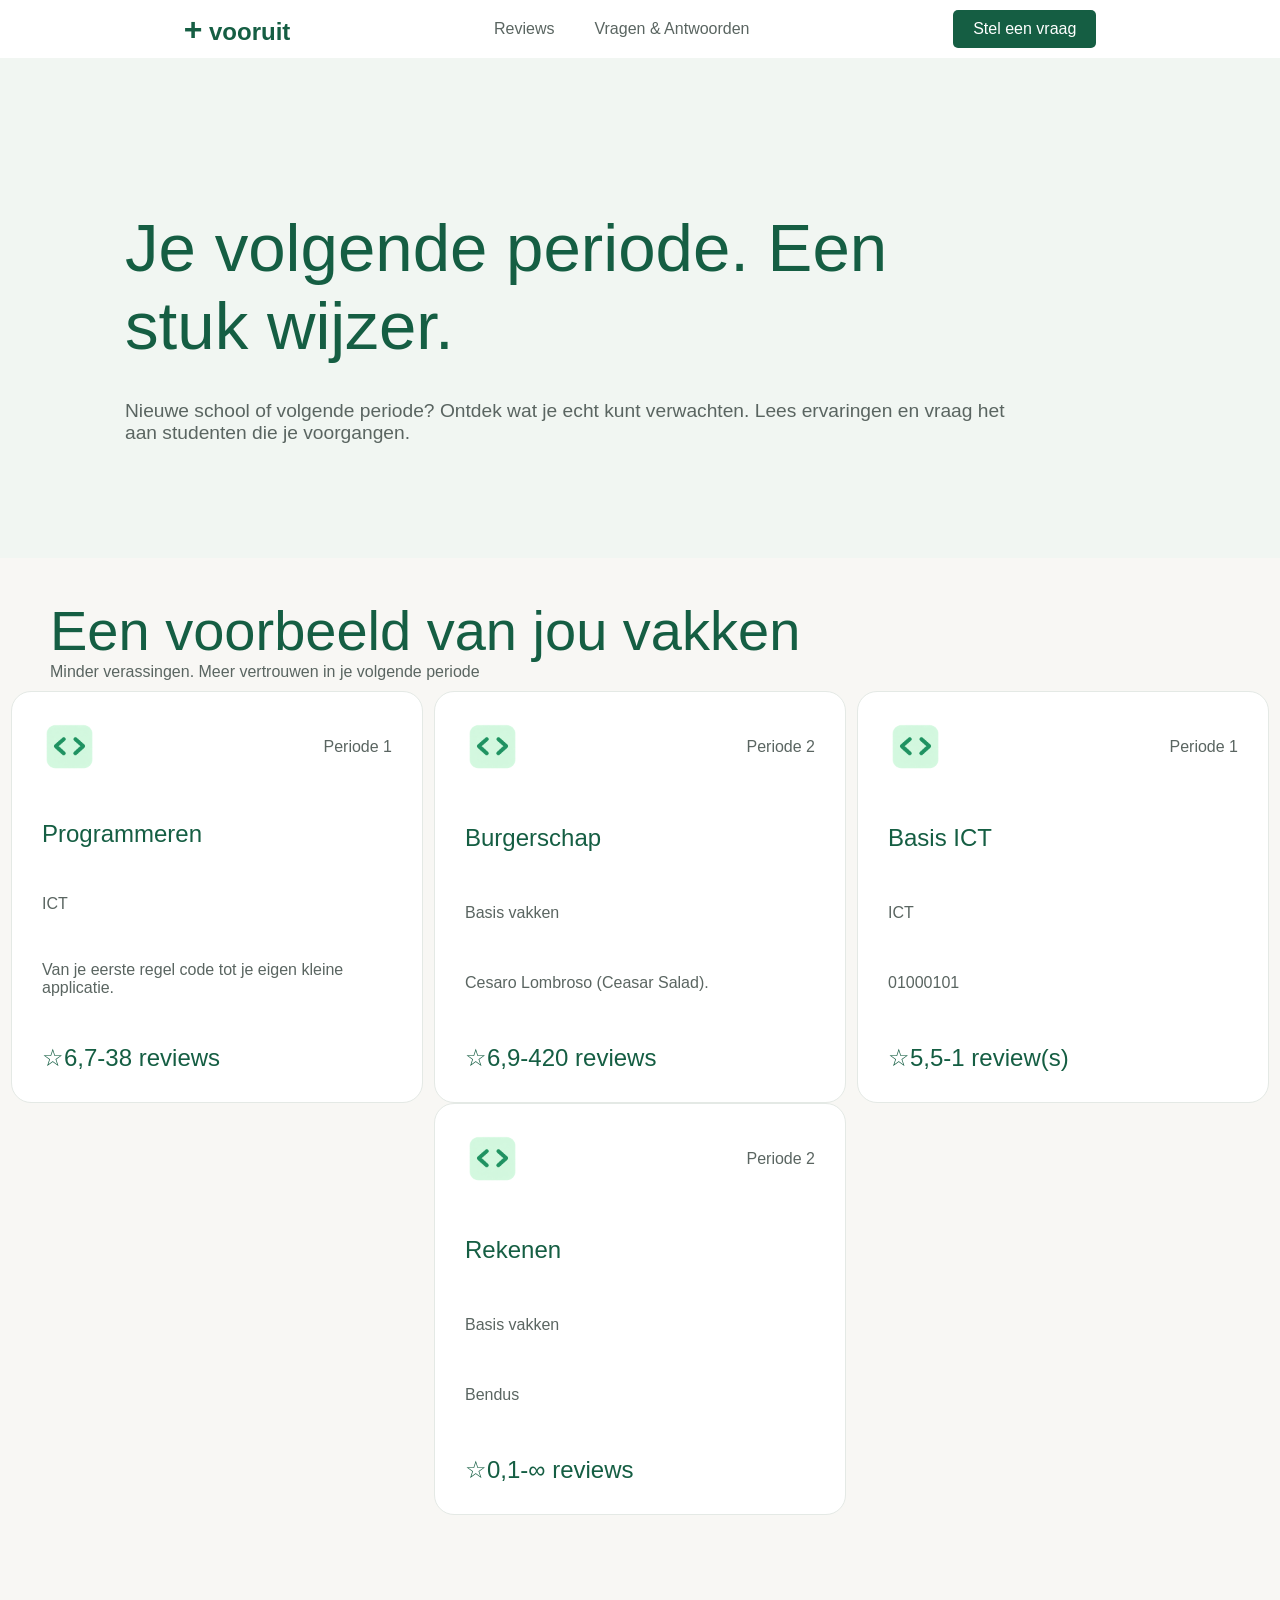
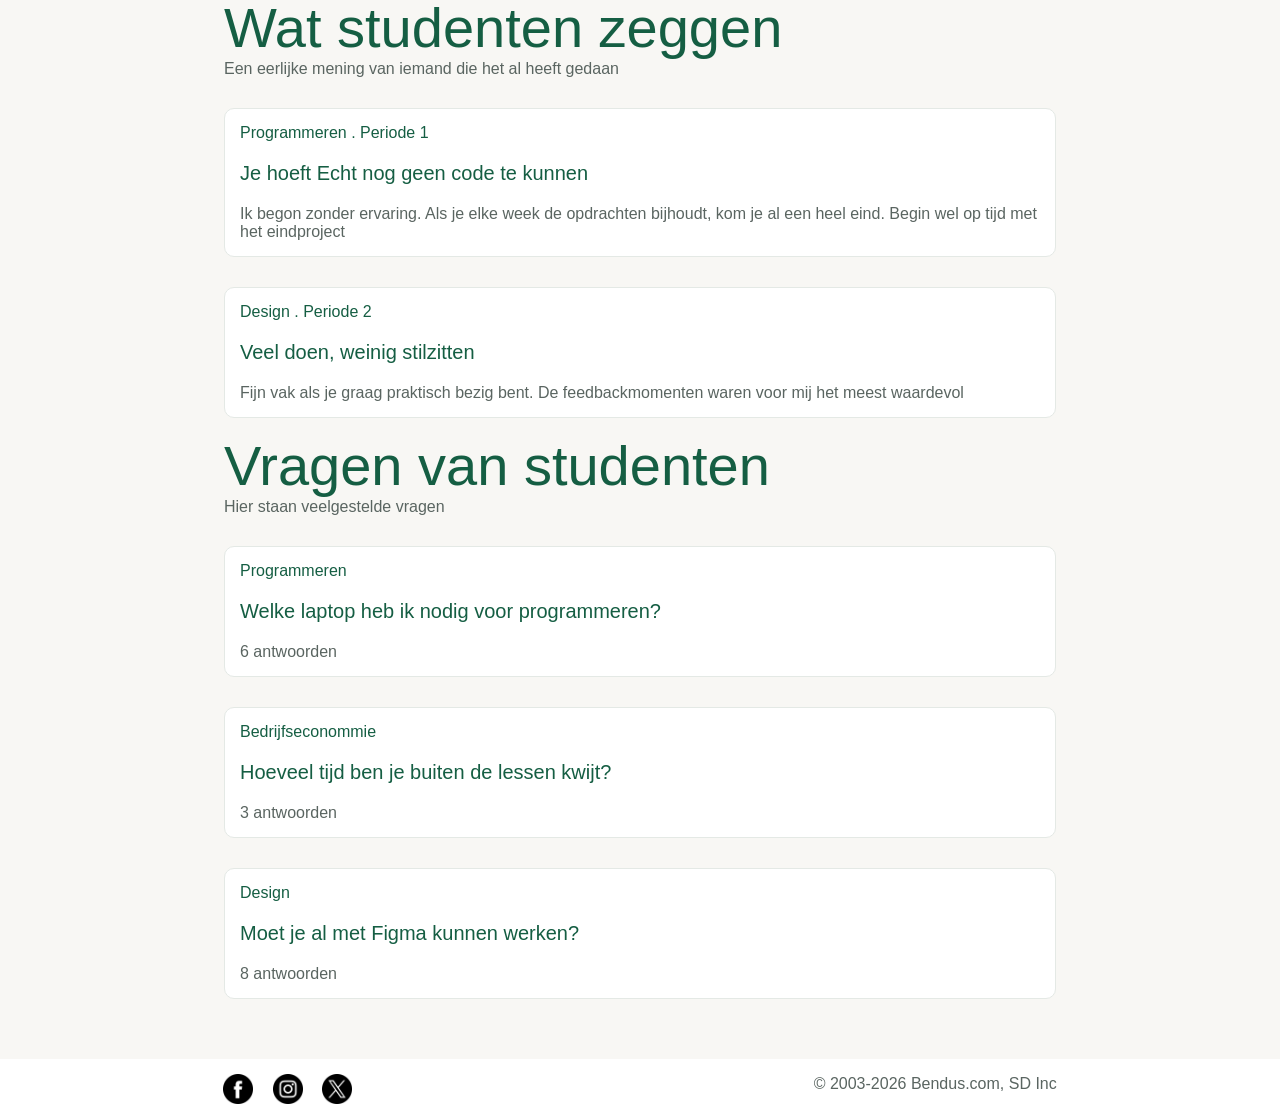
==== index.html @ 7aaae674 "Update index.html" ====
<!doctype html>
<html lang="en">

<head>
  <meta charset="UTF-8" />
  <meta name="viewport" content="width=device-width, initial-scale=1.0, maximum-scale=1.0, user-scalable=no" />
  <title>Document</title>
  <link rel="stylesheet" href="./css/style.css" />
</head>

<body>
  <header>
    <nav class="navigation">
      <div>
        <h1><span>+</span> vooruit</h1>
      </div>

      <div class="links">
        <a href="#reviews">Reviews</a>
        <a href="#vakken">Vragen & Antwoorden</a>
      </div>

      <div>
        <a class="question-button" href="./web-pages/review.html">Stel een vraag</a>
      </div>
    </nav>
  </header>
  <main>
    <section class="hero">
      <div class="hero-text-container">
        <h2>Je volgende periode. Een stuk wijzer.</h2>
        <h3  id="reviews">
          Nieuwe school of volgende periode? Ontdek wat je echt kunt
          verwachten. Lees ervaringen en vraag het aan studenten die je
          voorgangen.
        </h3>
      </div>
    </section>

    <div class="section-text">
      <h2>Een voorbeeld van jou vakken</h2>
      <p>Minder verassingen. Meer vertrouwen in je volgende periode</p>
    </div>
    <section class="card-section">
      <article class="card">
        <div class="card-image-container">
          <img src="images/logo.png" alt="" />
          <p>Periode 1</p>
        </div>
        <h2>Programmeren</h2>
        <p>ICT</p>
        <p>Van je eerste regel code tot je eigen kleine applicatie.</p>
        <h2 class="review">☆6,7-38 reviews</h2>
      </article>

      <article class="card">
        <div class="card-image-container">
          <img src="images/logo.png" alt="" />
          <p>Periode 2</p>
        </div>
        <h2>Burgerschap</h2>
        <p>Basis vakken</p>
        <p>Cesaro Lombroso (Ceasar Salad).</p>
        <h2 class="review">☆6,9-420 reviews</h2>
      </article>

      <article class="card">
        <div class="card-image-container">
          <img src="images/logo.png" alt="" />
          <p>Periode 1</p>
        </div>
        <h2>Basis ICT</h2>
        <p>ICT</p>
        <p>01000101</p>
        <h2 class="review">☆5,5-1 review(s)</h2>
      </article>

      <article class="card">
        <div class="card-image-container">
          <img src="images/logo.png" alt="" />
          <p>Periode 2</p>
        </div>
        <h2>Rekenen</h2>
        <p>Basis vakken</p>
        <p>Bendus</p>
        <h2 class="review">☆0,1-∞ reviews</h2>
      </article>
    </section>

    <!-- Wat studenten zeggen en vragen van studenten -->
    <section id="vakken" class="review-section">
      <!-- wat studenten zegggen -->
      <div class="review-container">
        <div>
          <h2>Wat studenten zeggen</h2>
          <p>Een eerlijke mening van iemand die het al heeft gedaan</p>
        </div>

        <article class="review-card">
          <p class="primary-color">Programmeren . Periode 1</p>
          <p class="review-text primary-color">Je hoeft Echt nog geen code te kunnen</p>
          <p>Ik begon zonder ervaring. Als je elke week de opdrachten bijhoudt,
            kom je al een heel eind. Begin wel op tijd met het eindproject
          </p>
        </article>

        <article class="review-card">
          <p class="primary-color">Design . Periode 2</p>
          <p class="review-text primary-color">Veel doen, weinig stilzitten</p>
          <p>Fijn vak als je graag praktisch bezig bent. De feedbackmomenten waren
            voor mij het meest waardevol
          </p>
        </article>
      </div>

      <!-- Vragen van studenten -->
      <div class="review-container">
        <div>
          <h2>Vragen van studenten</h2>
          <p>Hier staan veelgestelde vragen</p>
        </div>

        <article class="review-card">
          <p class="primary-color">Programmeren</p>
          <p class="review-text primary-color">Welke laptop heb ik nodig voor programmeren?</p>
          <p>6 antwoorden</p>
        </article>
        <article class="review-card">
          <p class="primary-color">Bedrijfseconommie</p>
          <p class="review-text primary-color">Hoeveel tijd ben je buiten de lessen kwijt?</p>
          <p>3 antwoorden</p>
        </article>
        <article class="review-card">
          <p class="primary-color">Design</p>
          <p class="review-text primary-color">Moet je al met Figma kunnen werken?</p>
          <p>8 antwoorden</p>
        </article>
      </div>

    </section>

  </main>

  <footer>
    <div>
      <img src="images/facebook.png" alt="facebook" />
      <img src="images/instagram.png" alt="instagram" />
      <img src="images/x.png" alt="twitter" />
    </div>
    <div>
    <a href="https://www.youtube.com/watch?v=QDia3e12czc">©</a> 2003-2026 Bendus.com, SD Inc
    </div>
  </footer>
</body>

</html>
---- css/style.css ----
* {
  margin: 0px;
  padding: 0px;
}

:root {
  --primary-color: #155e43;
  --secondary-color: #2ecc71;
  --border-color: #e4e9e5;
  --font-color: #5a6561;
  --font-hover-background-color: #cde8d8;
  --background-color: #ffffff;
  --background-color-offwhite: #f8f7f4;
  --secondary-background-color: #f1f6f2;
}

/* GENERAL */
html {
  scroll-behavior: smooth;
}

body {
  box-sizing: border-box;
  font-family: Inter, sans-serif;
  background-color: var(--background-color-offwhite);
  color: var(--font-color);
}

h2 {
  font-size: 3.5rem;
  font-weight: 500;
  color: var(--primary-color);
}

h3 {
  color: var(--font-color);
  font-size: 1rem;
  font-weight: 500;
}

/* GENERAL */

/* HEADER */
.navigation {
  display: flex;
  margin: 0 auto;
  align-items: center;
  justify-content: space-evenly;
  background-color: var(--background-color);
  color: #fff;
  padding: 10px 0;
  width: 100%;

  span {
    font-size: 2rem;
    color: var(--primary-color);
  }

  h1 {
    font-size: 1.5rem;
    font-weight: 600;
    color: var(--primary-color);
  }

  a {
    color: var(--font-color);
    text-decoration: none;
    padding: 10px 20px;
    transition: background-color 0.3s ease;
  }

  a:hover {
    background-color: var(--font-hover-background-color);
    color: var(--font-color);
    border-radius: 5px;
  }

  .links {
    display: flex;
    max-width: 500px;
  }

  .question-button {
    display: flex;
    flex-wrap: wrap;
    background-color: var(--primary-color);
    color: var(--background-color);
    border: none;
    padding: 10px 20px;
    border-radius: 5px;
    cursor: pointer;
    transition: background-color 0.3s ease;

    :nth-child(1) {
      background-color: var(--font-hover-background-color);
      color: var(--font-color);
    }
  }
}
/* END HEADER */

/* HERO */
.hero {
  display: flex;
  align-items: center;
  width: 100%;
  height: 500px;
  background-color: var(--secondary-background-color);
  margin-bottom: 40px;

  .hero-text-container {
    display: flex;
    flex-direction: column;
    align-items: left;
    width: 750px;
    margin-left: 200px;
    transform: scale(1.2);

    p {
      width: fit-content;
      padding: 5px 5px;
      font-size: 0.9rem;

      background-color: var(--background-color);
      color: var(--primary-color);
      border-radius: 5px;
    }

    h2 {
      margin-top: 30px;
    }

    h3 {
      margin-top: 30px;
    }
  }
}

/* END HERO */

/* VAKKEN ARTICLES */
.card-section {
  display: flex;
  flex-direction: row;
  justify-content: space-evenly;
  flex-wrap: wrap;
  margin-bottom: 80px;

  .card {
    background-color: var(--background-color);
    display: flex;
    flex-direction: column;
    justify-content: space-between;
    width: 350px;
    height: 350px;
    padding: 30px;
    border-radius: 20px;
    border: solid 1px var(--border-color);

    .card-image-container {
      display: flex;
      flex-direction: row;
      justify-content: space-between;
      align-items: center;
    }

    img {
      height: 50px;
      width: auto;
    }

    h2 {
      font-size: 1.5rem;
    }
  }
}

/* END VAKKEN ARTICLES */

.section-text {
  margin-bottom: 10px;
  margin-left: 50px;
}

.primary-color {
  color: var(--primary-color);
}

.review-box {
  width: 1400px;
  height: 600px;
  background-color: red;
}

.review-section {
  display: flex;
  flex-direction: row;
  justify-content: space-evenly;
  flex-wrap: wrap;
  gap: 15px;
}

.review-container {
  display: flex;
  flex-direction: column;
  gap: 25px;
}

.review-card {
  background-color: var(--background-color);
  display: flex;
  gap: 10px;
  margin-top: 5px;
  flex-direction: column;
  gap: 20px;
  width: 800px;
  border-radius: 10px;
  border: solid 1px var(--border-color);
  padding: 15px;
}

.review-text {
  font-size: 20px;
}

footer {
  margin-top: 60px;
  background-color: white;
  width: 100%;
  display: flex;
  align-items: center;
  justify-content: space-around;

  img {
    height: 30px;
    width: 30px;
    margin-top: 15px;
    margin-right: 15px;
  }

  a {
    color: var(--font-color);
    text-decoration: none;
  }
  a:hover {
    cursor: default;
  }
}
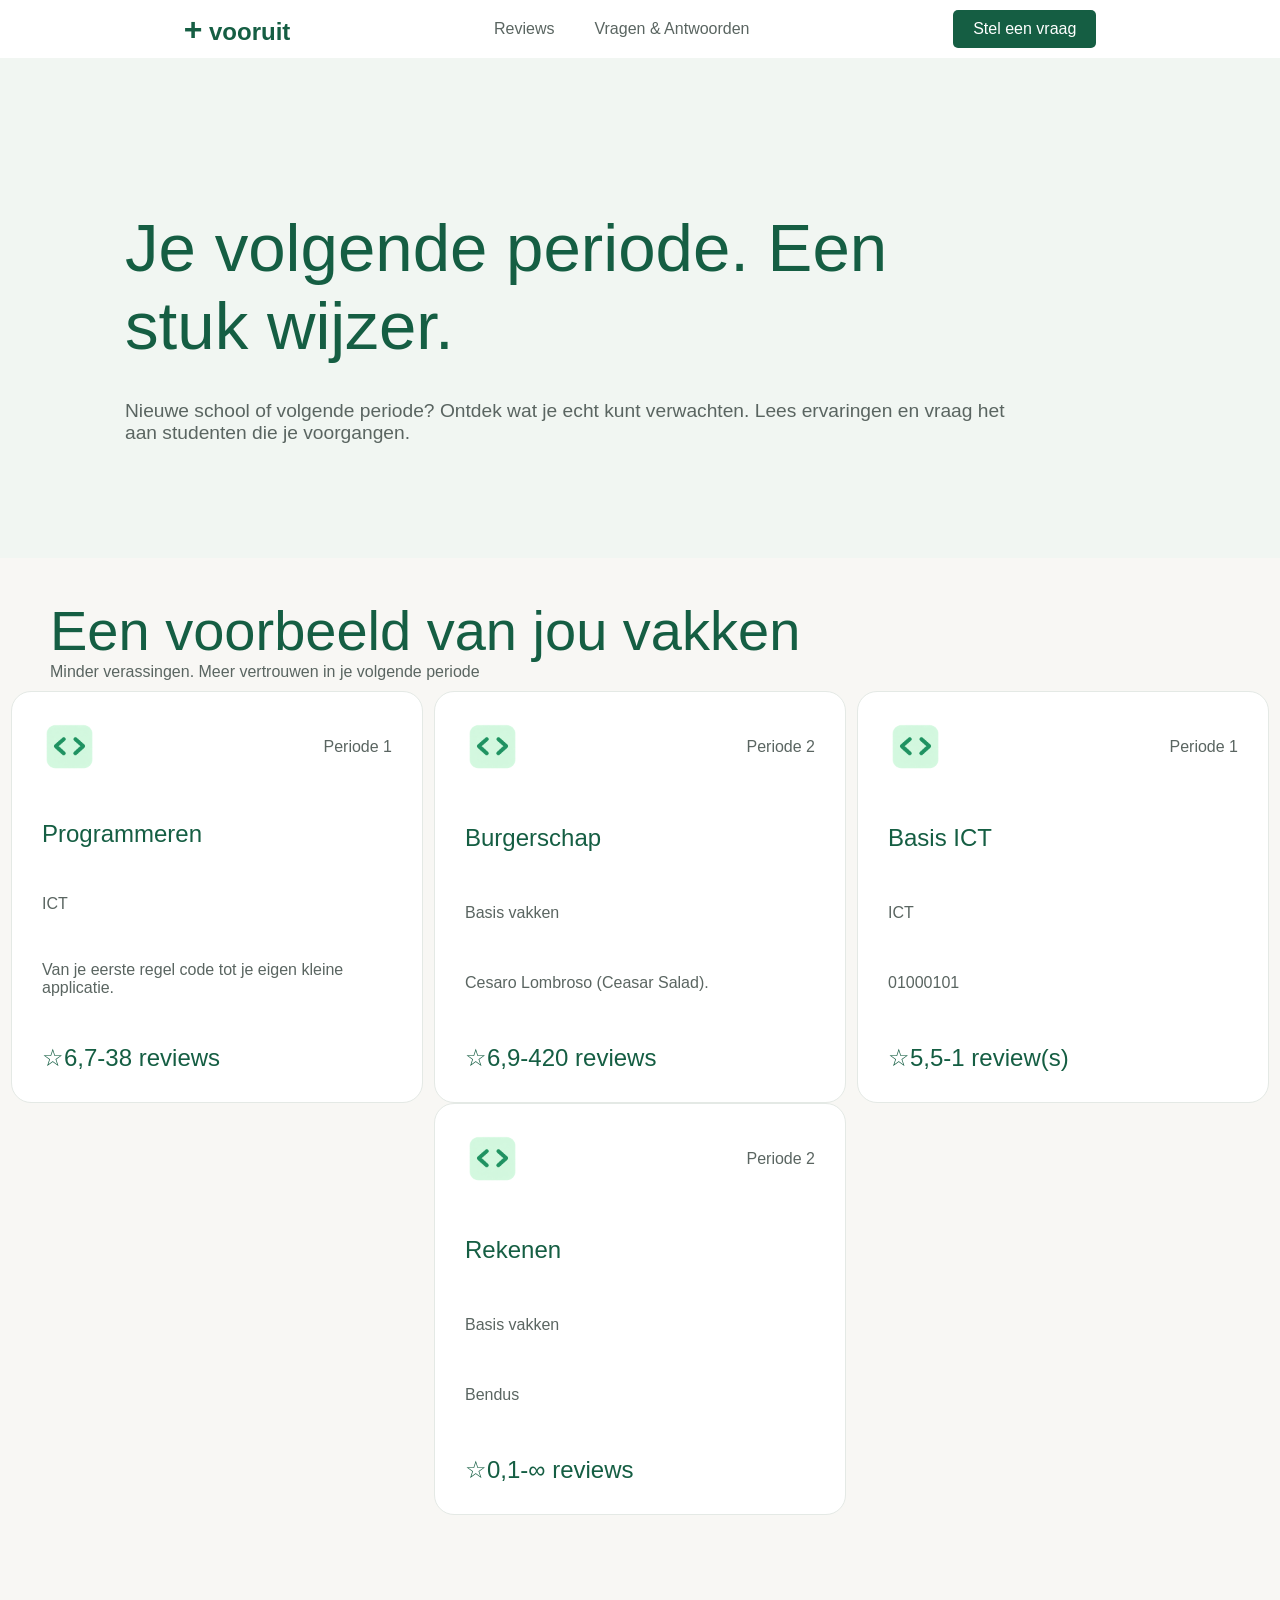
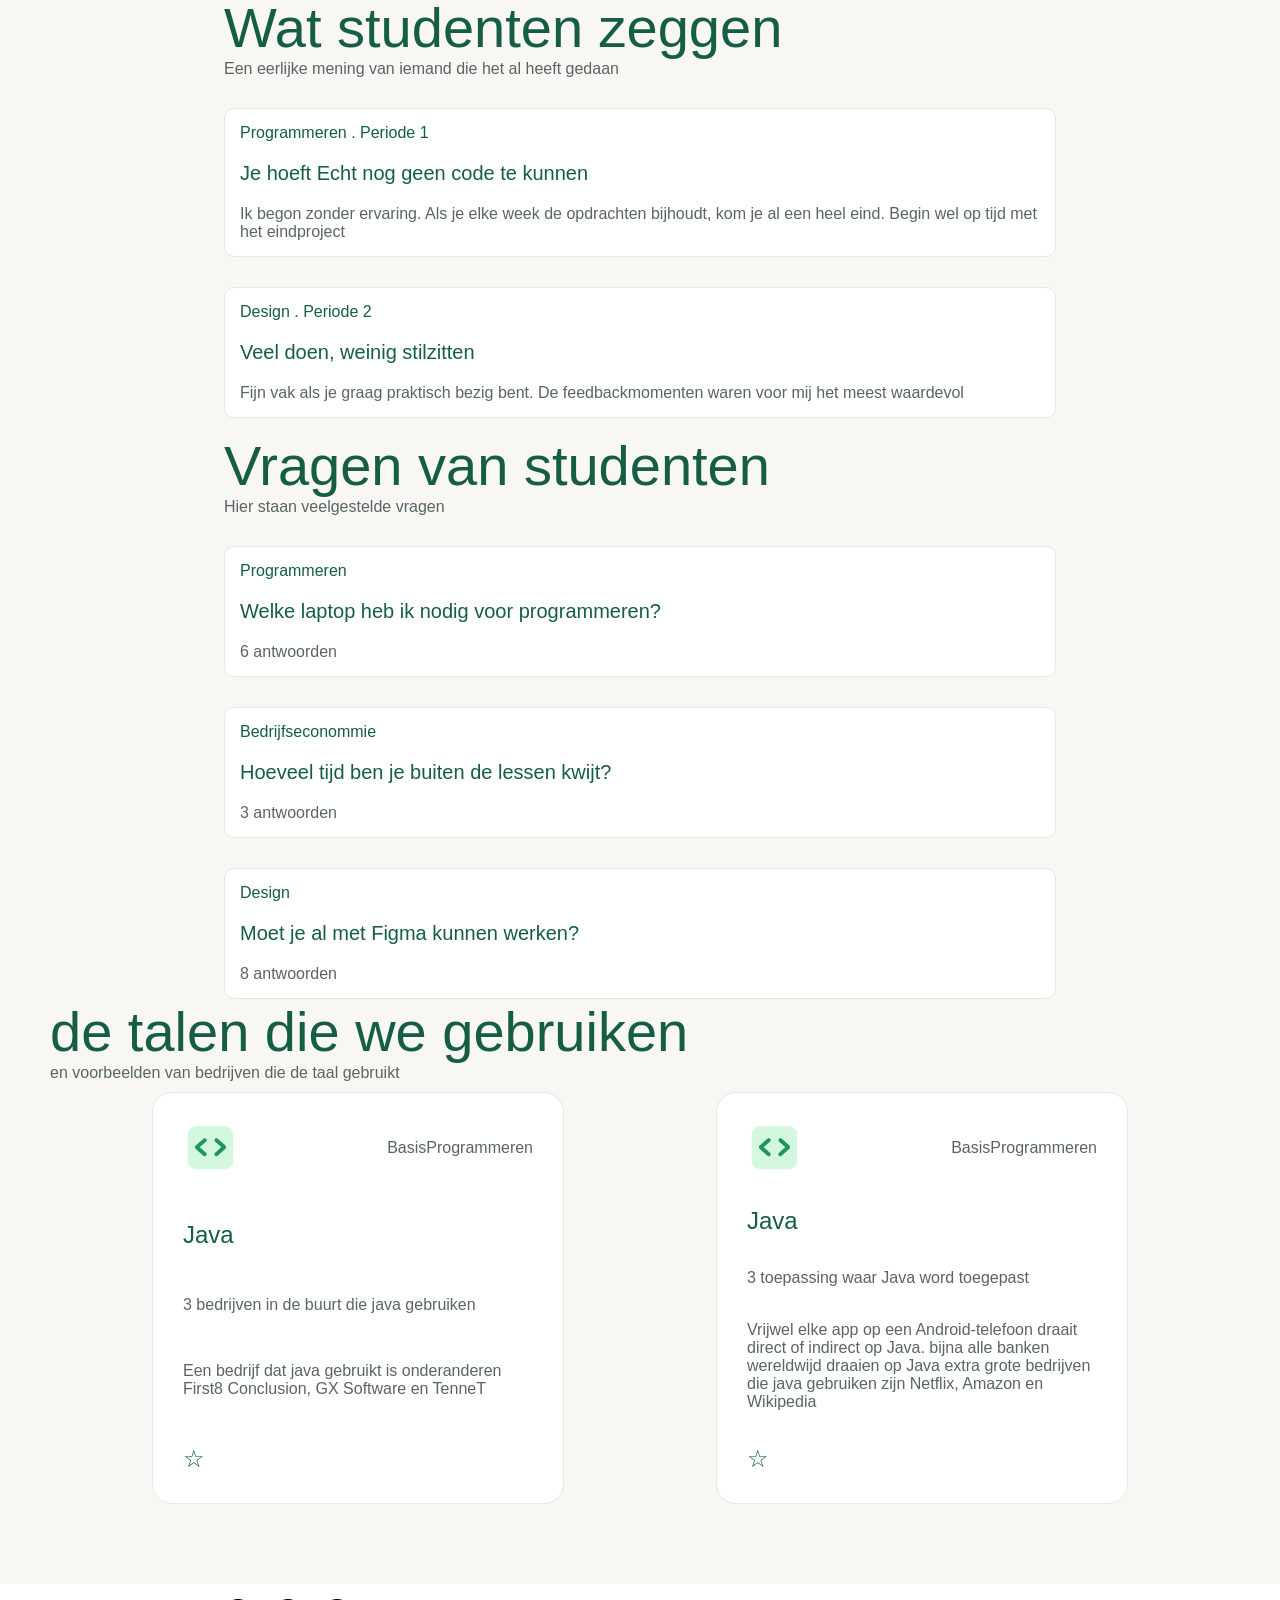
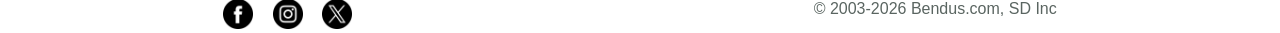
==== commit 877b3e9b: "de benodigdheden erbij gezet" ====
--- a/index.html
+++ b/index.html
@@ -29,7 +29,7 @@
     <section class="hero">
       <div class="hero-text-container">
         <h2>Je volgende periode. Een stuk wijzer.</h2>
-        <h3  id="reviews">
+        <h3 id="reviews">
           Nieuwe school of volgende periode? Ontdek wat je echt kunt
           verwachten. Lees ervaringen en vraag het aan studenten die je
           voorgangen.
@@ -136,7 +136,37 @@
           <p>8 antwoorden</p>
         </article>
       </div>
+    </section>
 
+    <div class="section-text">
+      <h2>de talen die we gebruiken</h2>
+      <p>en voorbeelden van bedrijven die de taal gebruikt</p>
+    </div>
+    <section class="card-section">
+      <article class="card">
+        <div class="card-image-container">
+          <img src="images/logo.png" alt="" />
+          <p>BasisProgrammeren</p>
+        </div>
+        <h2>Java</h2>
+        <p>3 bedrijven in de buurt die java gebruiken</p>
+        <p>Een bedrijf dat java gebruikt is onderanderen First8 Conclusion, GX Software en TenneT</p>
+        <h2 class="review">☆</h2>
+      </article>
+
+      <article class="card">
+        <div class="card-image-container">
+          <img src="images/logo.png" alt="" />
+          <p>BasisProgrammeren</p>
+        </div>
+        <h2>Java</h2>
+        <p>3 toepassing waar Java word toegepast</p>
+        <p>Vrijwel elke app op een Android-telefoon draait direct of indirect op Java.
+           bijna alle banken wereldwijd draaien op Java
+           extra grote bedrijven die java gebruiken zijn Netflix, Amazon en Wikipedia
+        </p>
+        <h2 class="review">☆</h2>
+      </article>
     </section>
 
   </main>
@@ -148,7 +178,7 @@
       <img src="images/x.png" alt="twitter" />
     </div>
     <div>
-    <a href="https://www.youtube.com/watch?v=QDia3e12czc">©</a> 2003-2026 Bendus.com, SD Inc
+      <a href="https://www.youtube.com/watch?v=QDia3e12czc">©</a> 2003-2026 Bendus.com, SD Inc
     </div>
   </footer>
 </body>
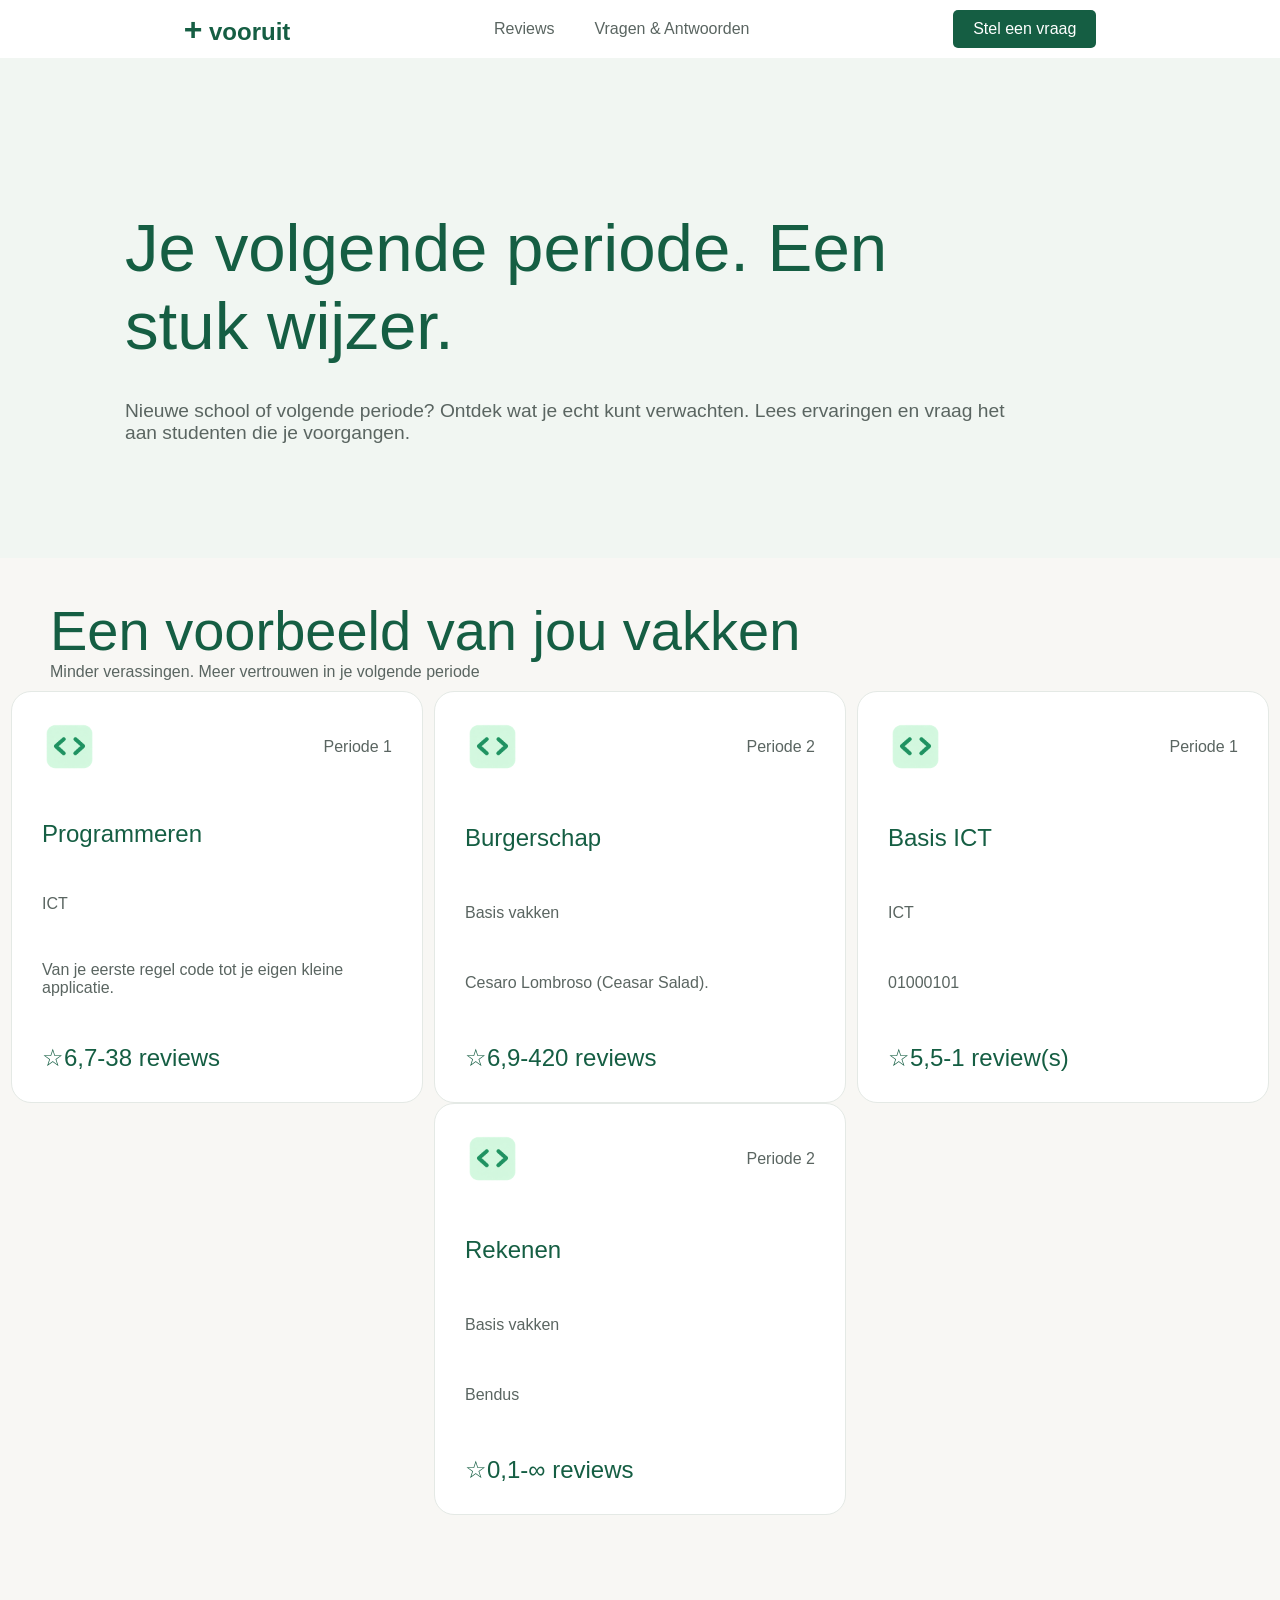
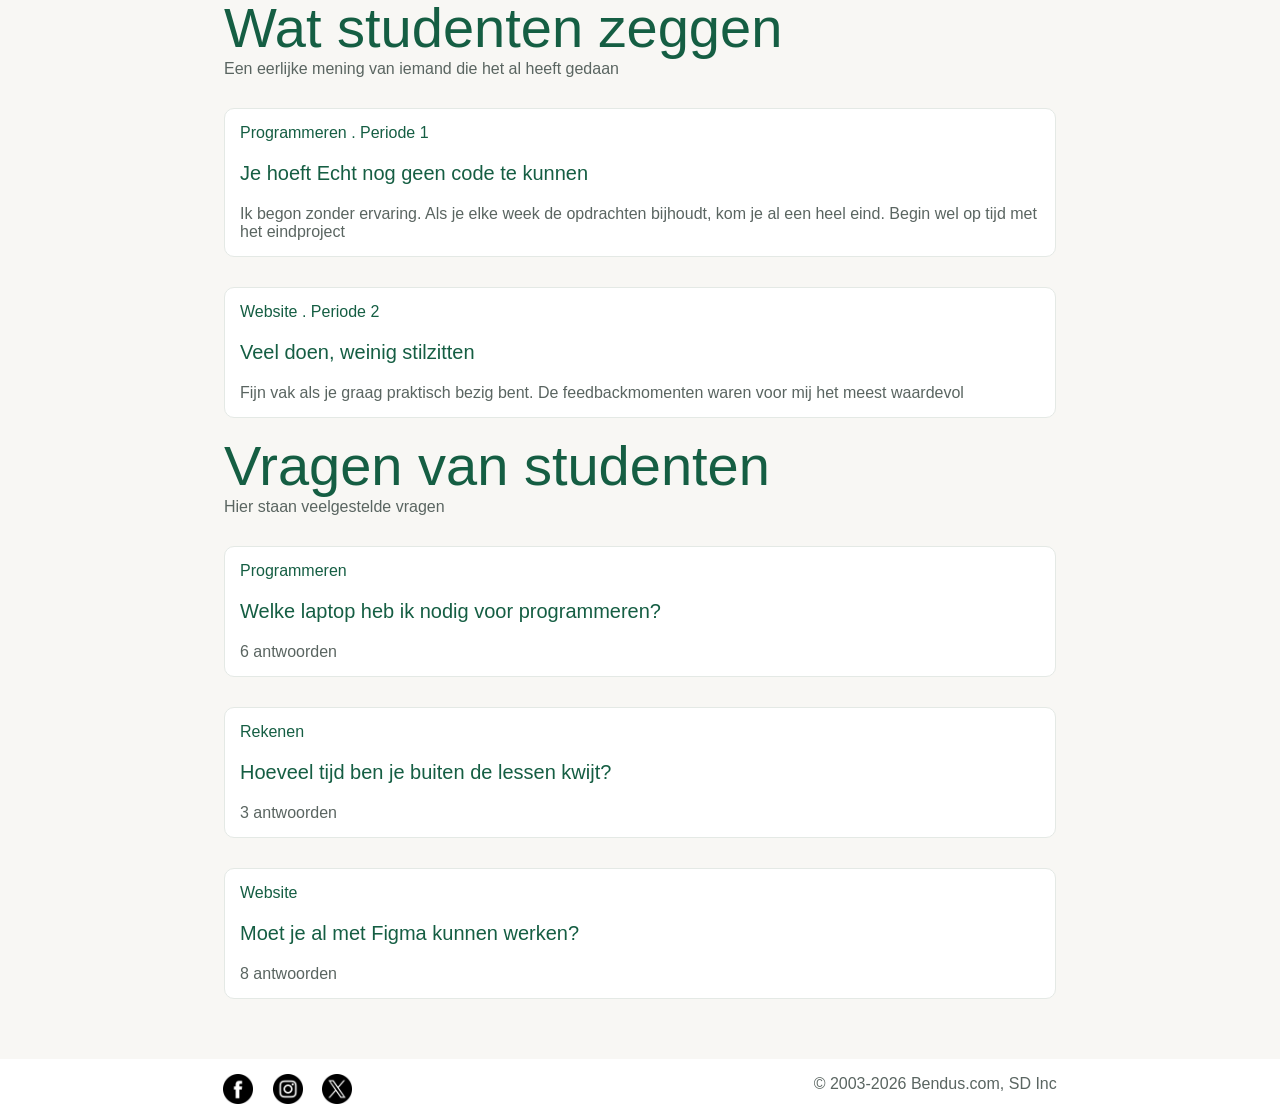
==== commit e56589f2: "cheeky update" ====
--- a/index.html
+++ b/index.html
@@ -29,7 +29,7 @@
     <section class="hero">
       <div class="hero-text-container">
         <h2>Je volgende periode. Een stuk wijzer.</h2>
-        <h3 id="reviews">
+        <h3  id="reviews">
           Nieuwe school of volgende periode? Ontdek wat je echt kunt
           verwachten. Lees ervaringen en vraag het aan studenten die je
           voorgangen.
@@ -105,7 +105,7 @@
         </article>
 
         <article class="review-card">
-          <p class="primary-color">Design . Periode 2</p>
+          <p class="primary-color">Website . Periode 2</p>
           <p class="review-text primary-color">Veel doen, weinig stilzitten</p>
           <p>Fijn vak als je graag praktisch bezig bent. De feedbackmomenten waren
             voor mij het meest waardevol
@@ -126,47 +126,17 @@
           <p>6 antwoorden</p>
         </article>
         <article class="review-card">
-          <p class="primary-color">Bedrijfseconommie</p>
+          <p class="primary-color">Rekenen</p>
           <p class="review-text primary-color">Hoeveel tijd ben je buiten de lessen kwijt?</p>
           <p>3 antwoorden</p>
         </article>
         <article class="review-card">
-          <p class="primary-color">Design</p>
+          <p class="primary-color">Website</p>
           <p class="review-text primary-color">Moet je al met Figma kunnen werken?</p>
           <p>8 antwoorden</p>
         </article>
       </div>
-    </section>
 
-    <div class="section-text">
-      <h2>de talen die we gebruiken</h2>
-      <p>en voorbeelden van bedrijven die de taal gebruikt</p>
-    </div>
-    <section class="card-section">
-      <article class="card">
-        <div class="card-image-container">
-          <img src="images/logo.png" alt="" />
-          <p>BasisProgrammeren</p>
-        </div>
-        <h2>Java</h2>
-        <p>3 bedrijven in de buurt die java gebruiken</p>
-        <p>Een bedrijf dat java gebruikt is onderanderen First8 Conclusion, GX Software en TenneT</p>
-        <h2 class="review">☆</h2>
-      </article>
-
-      <article class="card">
-        <div class="card-image-container">
-          <img src="images/logo.png" alt="" />
-          <p>BasisProgrammeren</p>
-        </div>
-        <h2>Java</h2>
-        <p>3 toepassing waar Java word toegepast</p>
-        <p>Vrijwel elke app op een Android-telefoon draait direct of indirect op Java.
-           bijna alle banken wereldwijd draaien op Java
-           extra grote bedrijven die java gebruiken zijn Netflix, Amazon en Wikipedia
-        </p>
-        <h2 class="review">☆</h2>
-      </article>
     </section>
 
   </main>
@@ -178,7 +148,7 @@
       <img src="images/x.png" alt="twitter" />
     </div>
     <div>
-      <a href="https://www.youtube.com/watch?v=QDia3e12czc">©</a> 2003-2026 Bendus.com, SD Inc
+    <a href="https://www.youtube.com/watch?v=QDia3e12czc">©</a> 2003-2026 Bendus.com, SD Inc
     </div>
   </footer>
 </body>
--- a/css/style.css
+++ b/css/style.css
@@ -245,4 +245,4 @@
   a:hover {
     cursor: default;
   }
-}+}
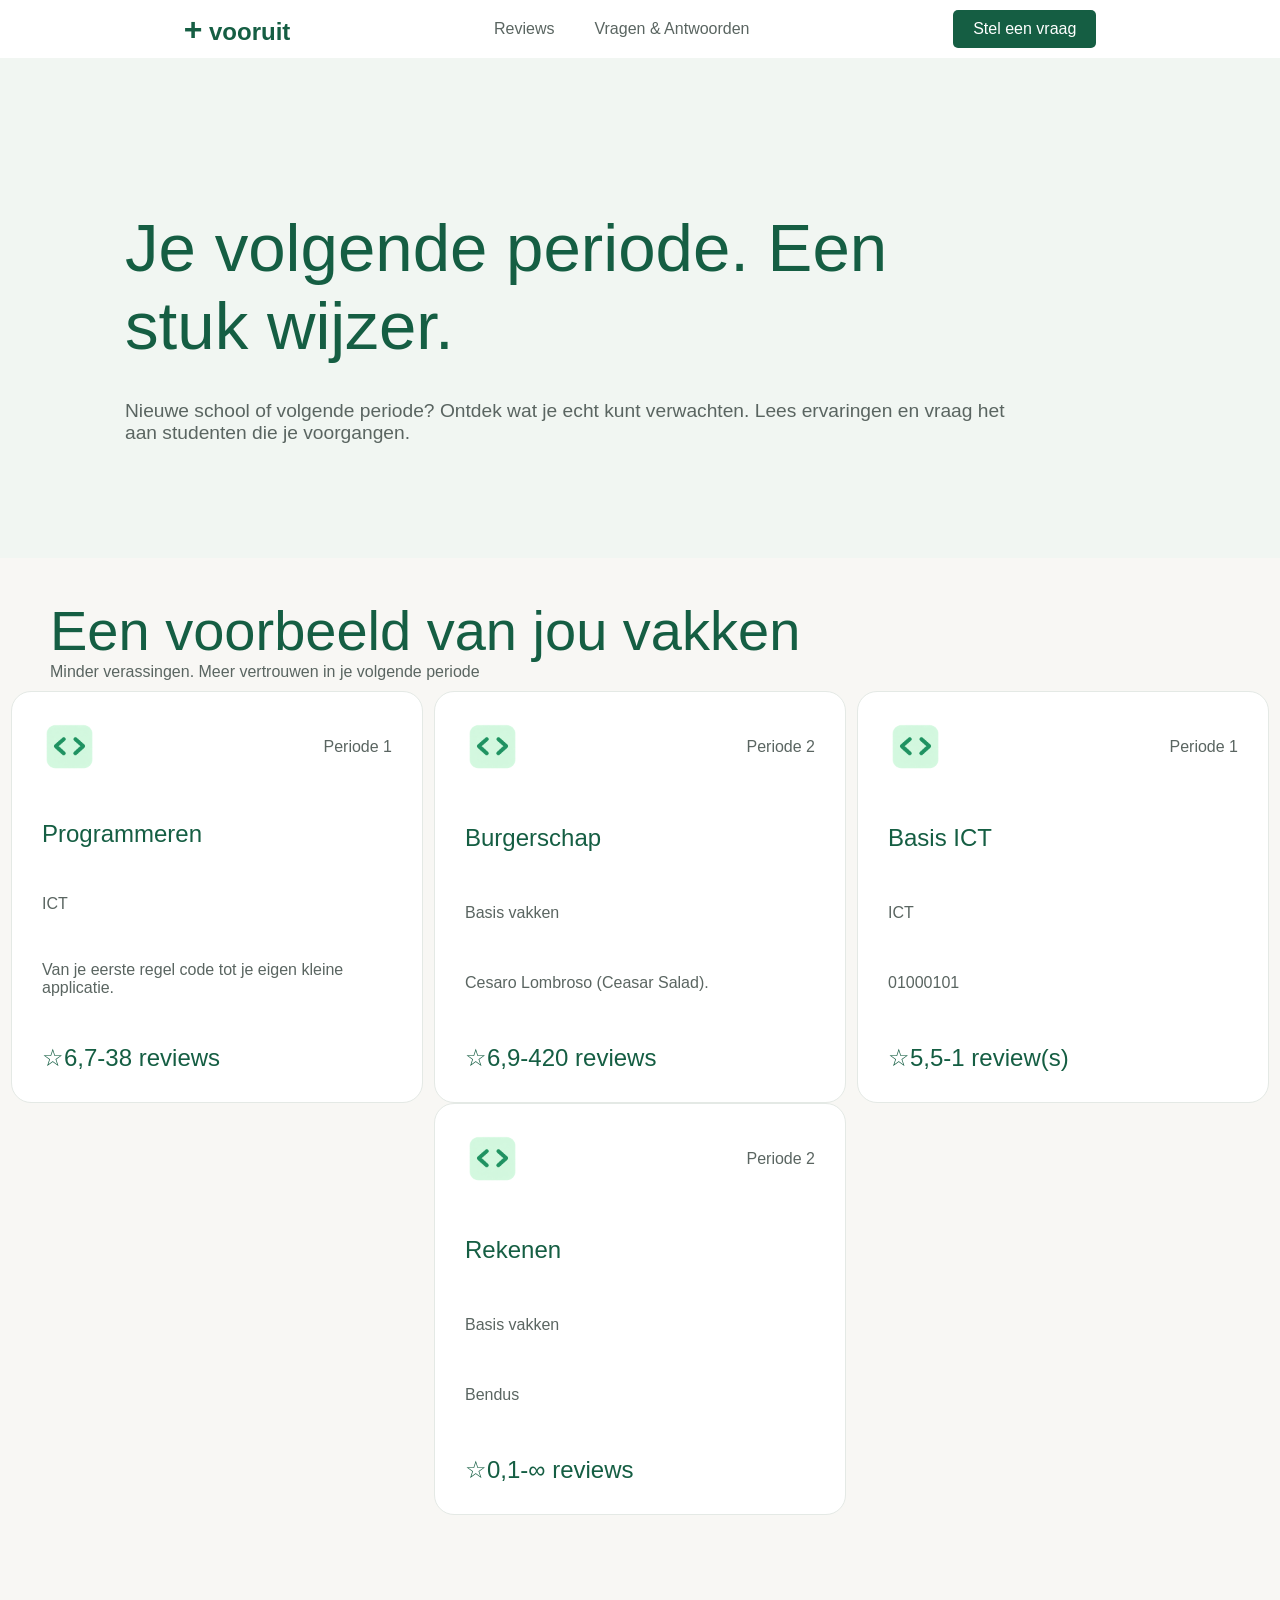
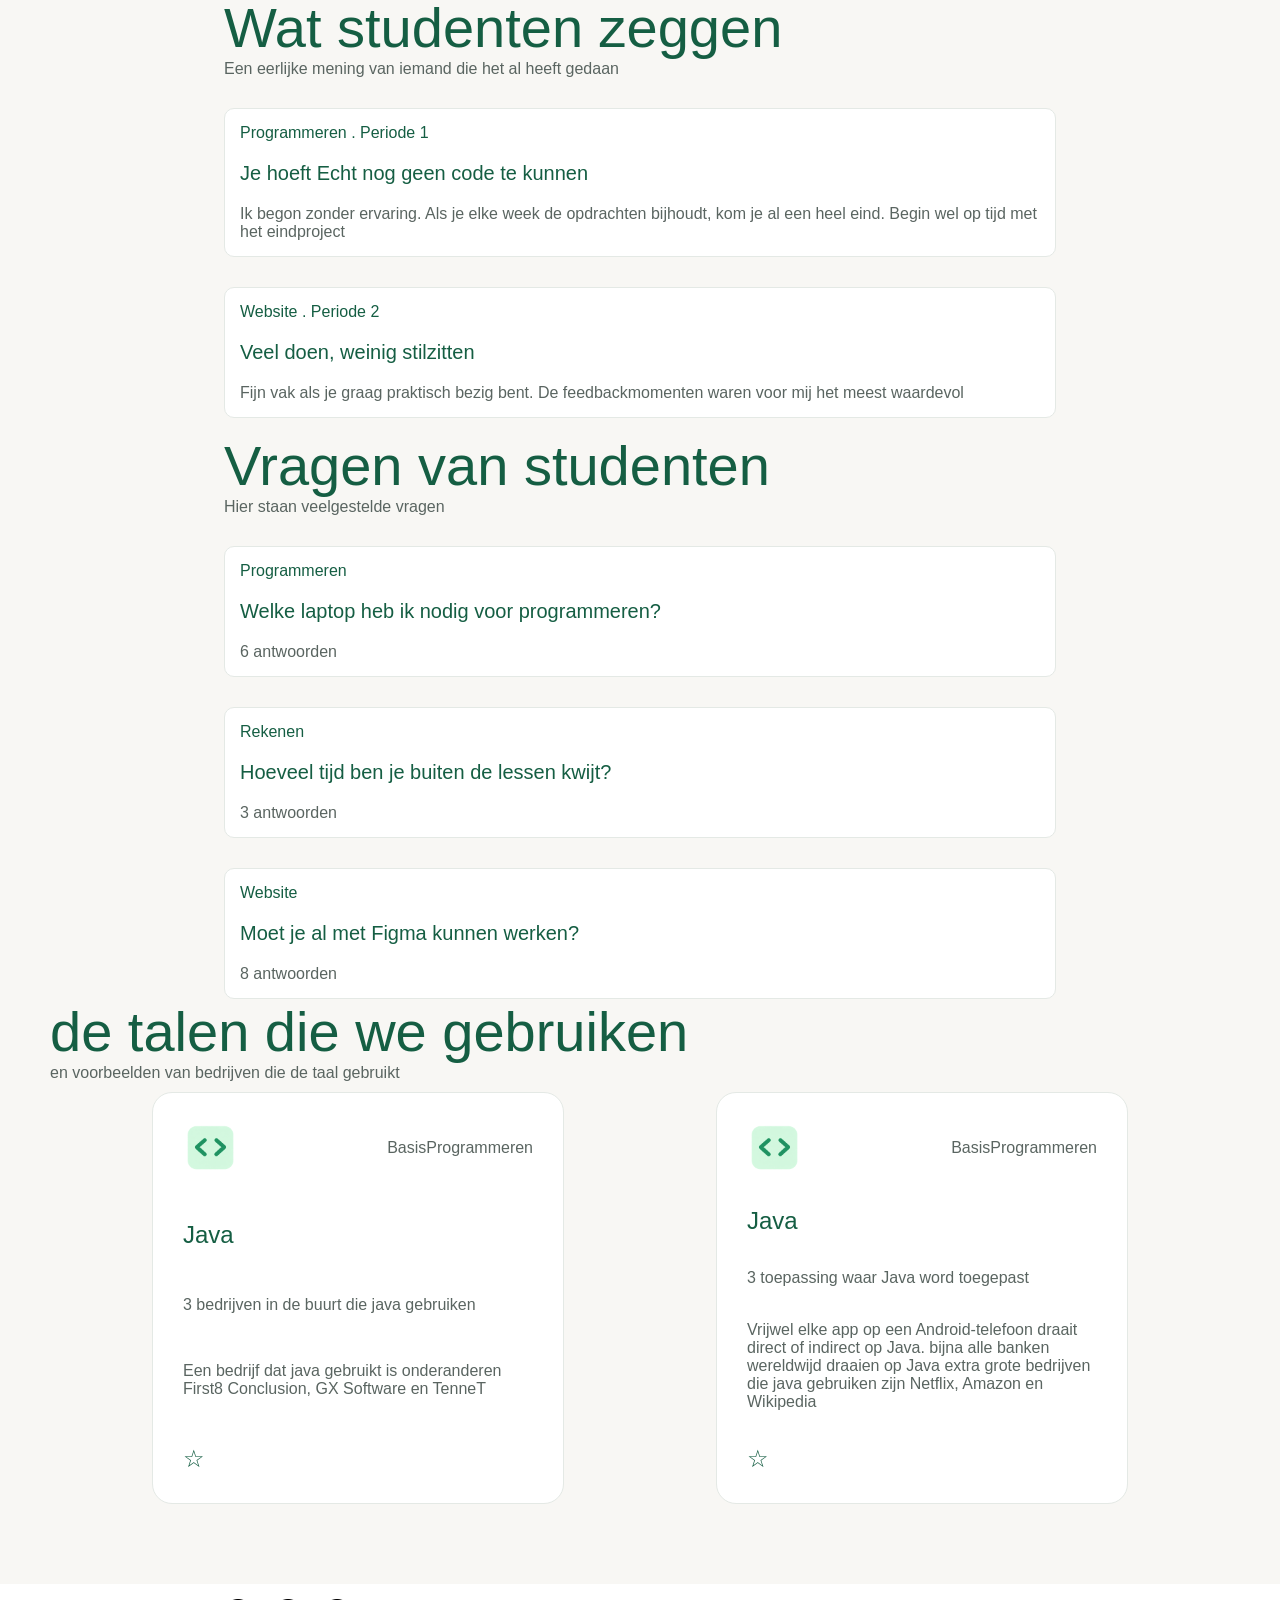
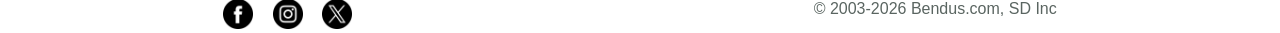
==== commit adfd8599: "Merge branch 'main' of https://github.com/SashaVanRosmalen/Projectweek1" ====
--- a/index.html
+++ b/index.html
@@ -29,7 +29,7 @@
     <section class="hero">
       <div class="hero-text-container">
         <h2>Je volgende periode. Een stuk wijzer.</h2>
-        <h3  id="reviews">
+        <h3 id="reviews">
           Nieuwe school of volgende periode? Ontdek wat je echt kunt
           verwachten. Lees ervaringen en vraag het aan studenten die je
           voorgangen.
@@ -136,7 +136,37 @@
           <p>8 antwoorden</p>
         </article>
       </div>
+    </section>
 
+    <div class="section-text">
+      <h2>de talen die we gebruiken</h2>
+      <p>en voorbeelden van bedrijven die de taal gebruikt</p>
+    </div>
+    <section class="card-section">
+      <article class="card">
+        <div class="card-image-container">
+          <img src="images/logo.png" alt="" />
+          <p>BasisProgrammeren</p>
+        </div>
+        <h2>Java</h2>
+        <p>3 bedrijven in de buurt die java gebruiken</p>
+        <p>Een bedrijf dat java gebruikt is onderanderen First8 Conclusion, GX Software en TenneT</p>
+        <h2 class="review">☆</h2>
+      </article>
+
+      <article class="card">
+        <div class="card-image-container">
+          <img src="images/logo.png" alt="" />
+          <p>BasisProgrammeren</p>
+        </div>
+        <h2>Java</h2>
+        <p>3 toepassing waar Java word toegepast</p>
+        <p>Vrijwel elke app op een Android-telefoon draait direct of indirect op Java.
+           bijna alle banken wereldwijd draaien op Java
+           extra grote bedrijven die java gebruiken zijn Netflix, Amazon en Wikipedia
+        </p>
+        <h2 class="review">☆</h2>
+      </article>
     </section>
 
   </main>
@@ -148,7 +178,7 @@
       <img src="images/x.png" alt="twitter" />
     </div>
     <div>
-    <a href="https://www.youtube.com/watch?v=QDia3e12czc">©</a> 2003-2026 Bendus.com, SD Inc
+      <a href="https://www.youtube.com/watch?v=QDia3e12czc">©</a> 2003-2026 Bendus.com, SD Inc
     </div>
   </footer>
 </body>
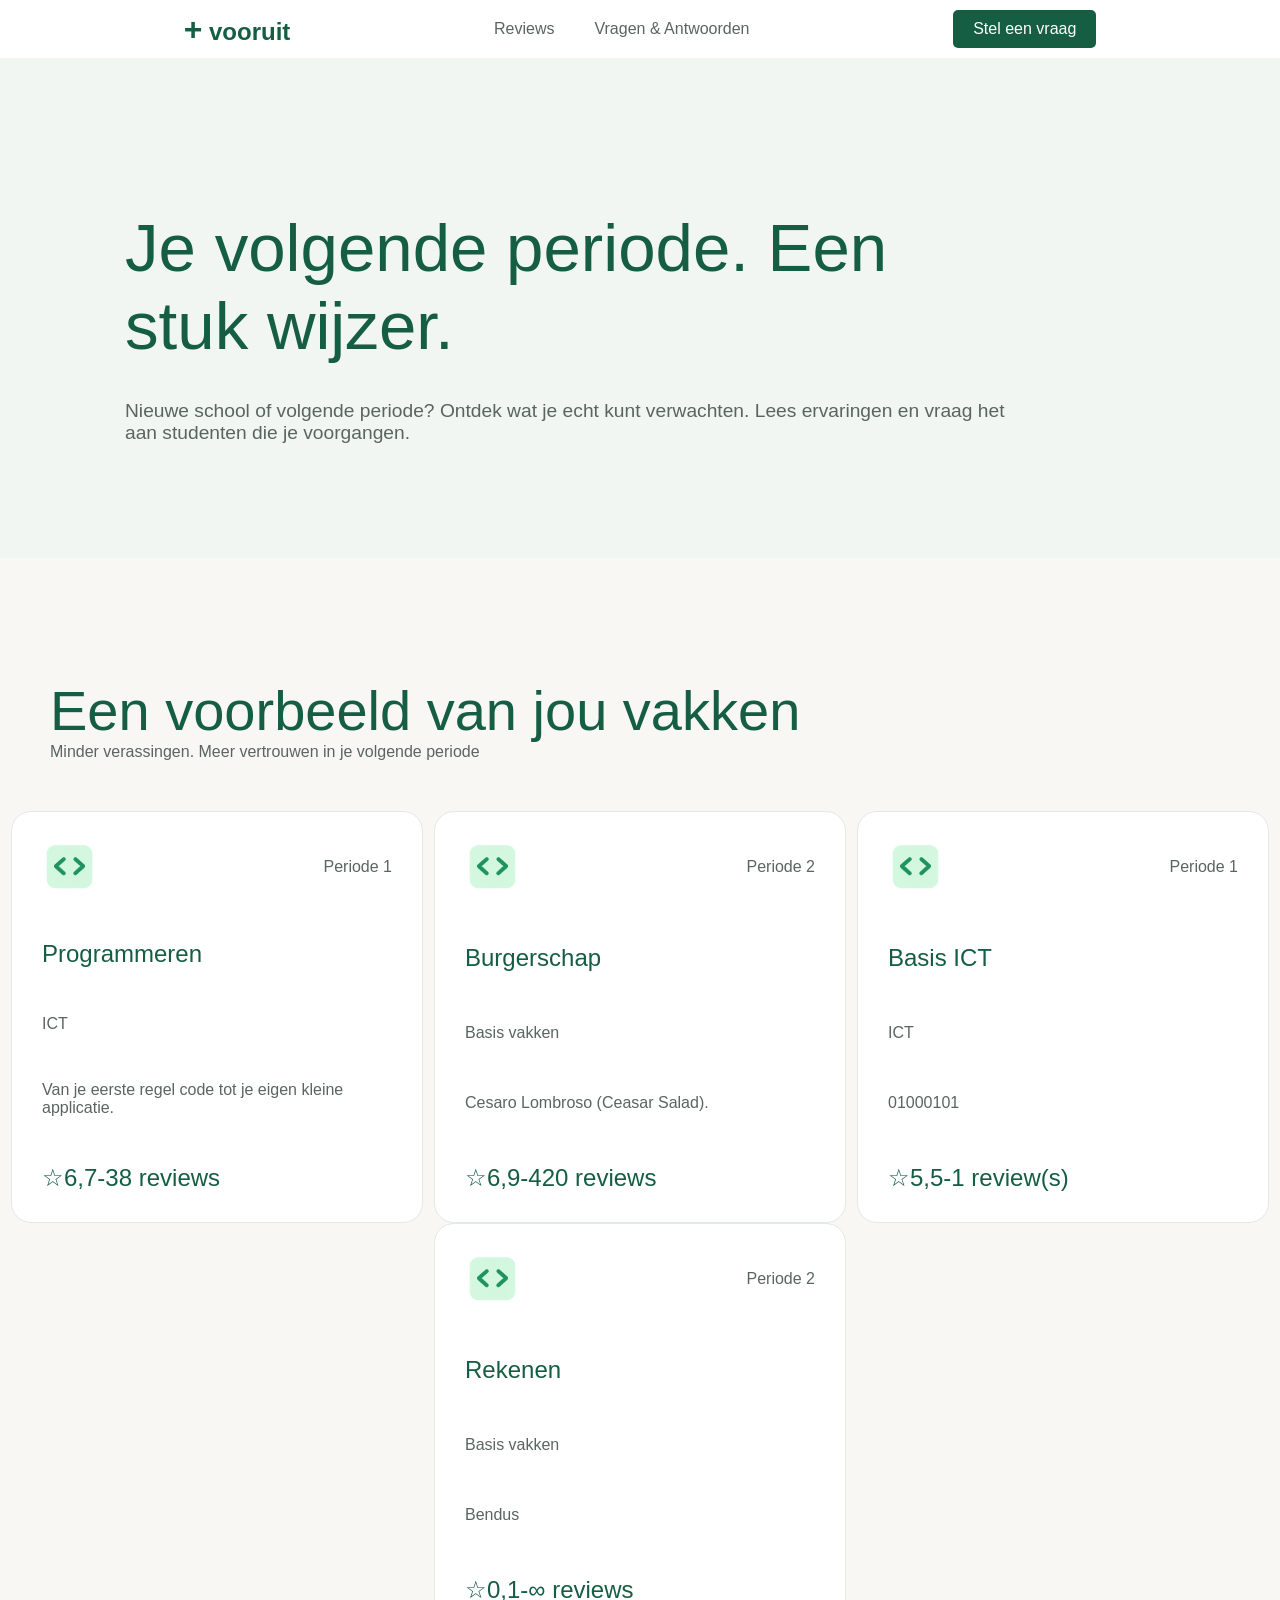
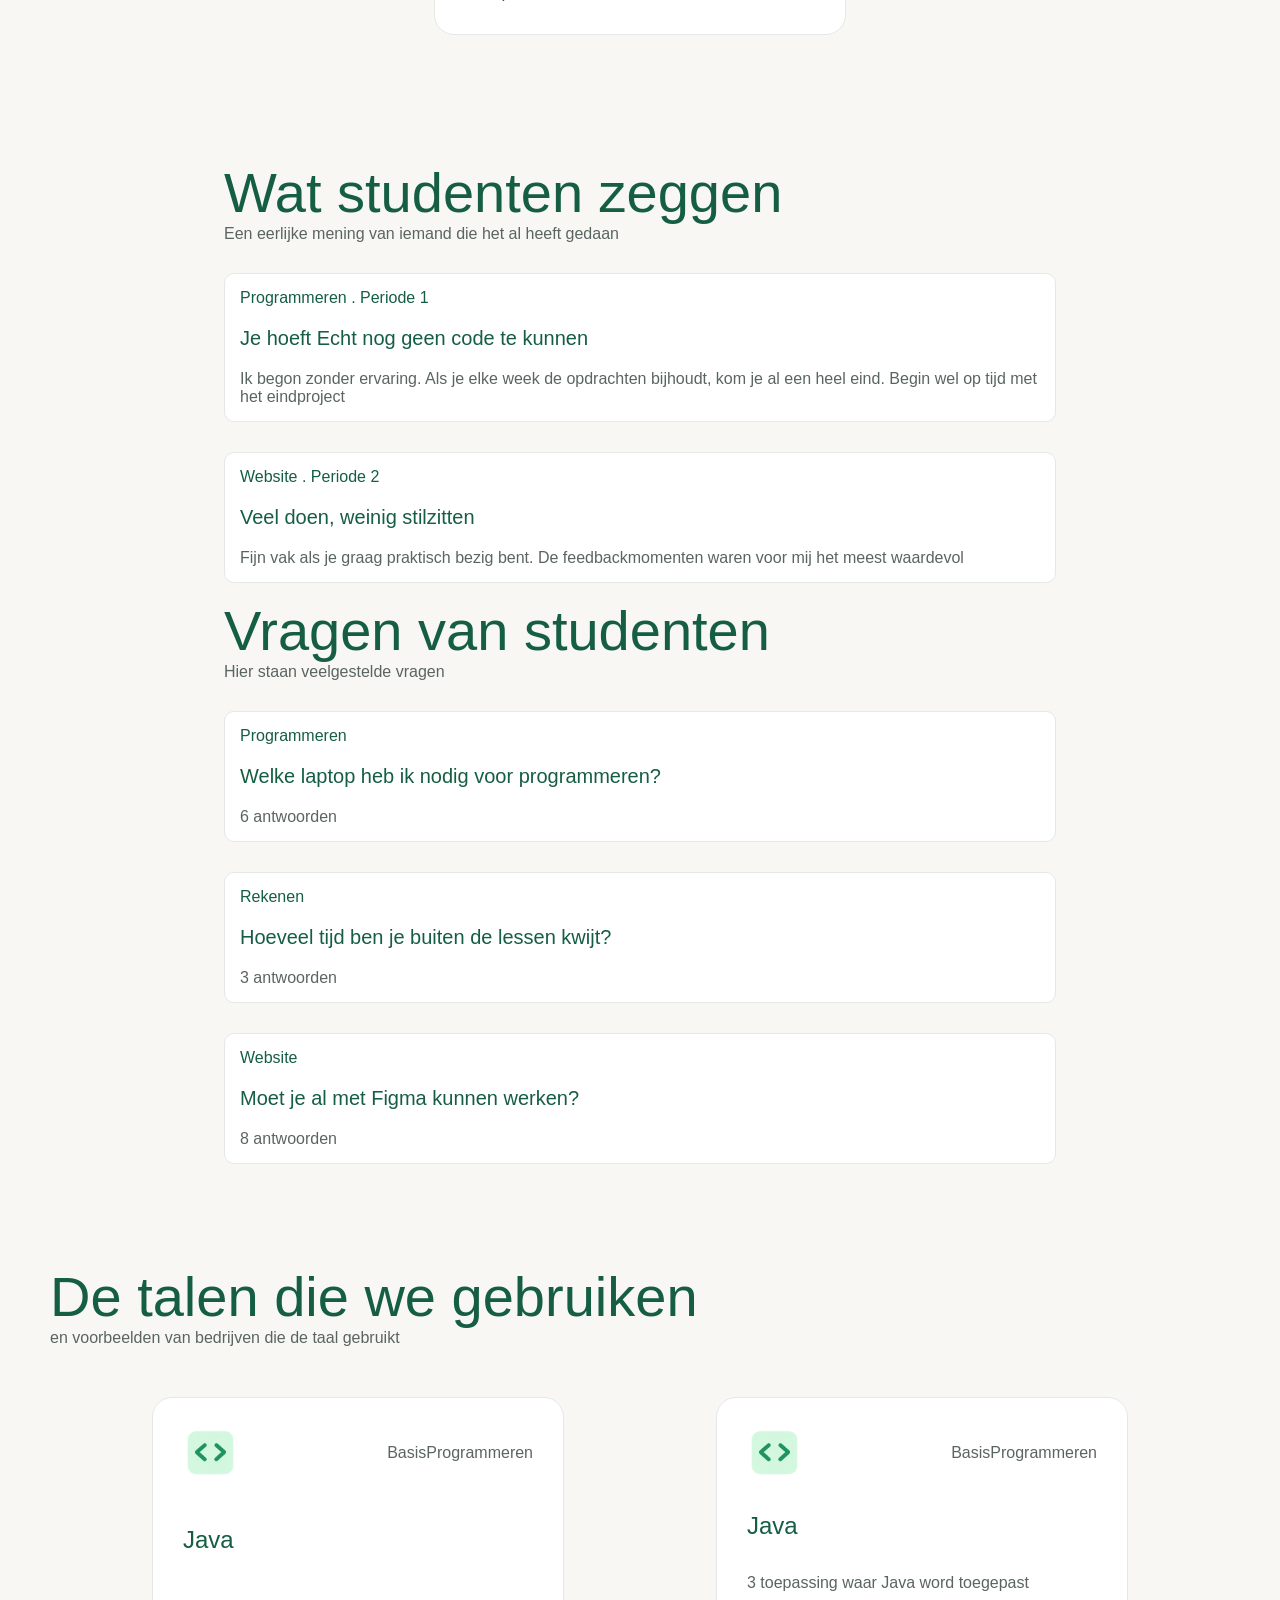
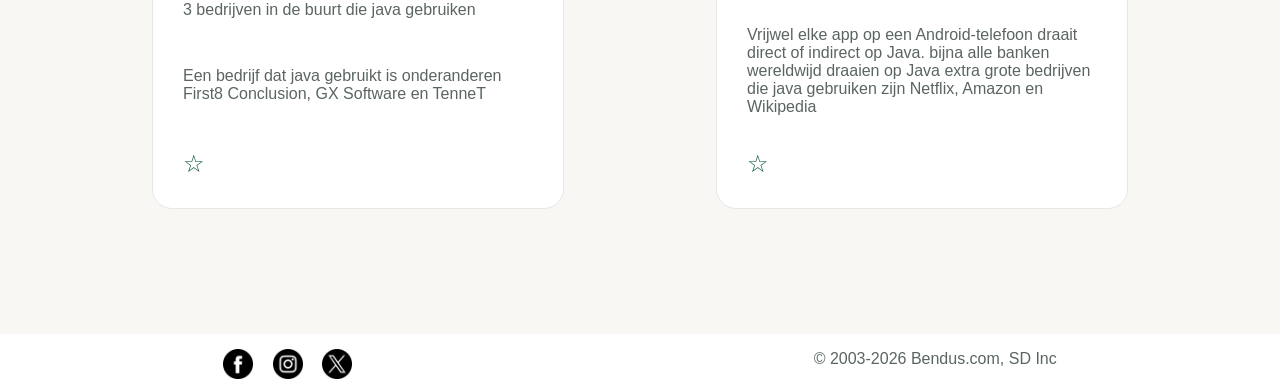
==== commit fea94ec6: "push gommit cull" ====
--- a/index.html
+++ b/index.html
@@ -139,7 +139,7 @@
     </section>
 
     <div class="section-text">
-      <h2>de talen die we gebruiken</h2>
+      <h2>De talen die we gebruiken</h2>
       <p>en voorbeelden van bedrijven die de taal gebruikt</p>
     </div>
     <section class="card-section">
--- a/css/style.css
+++ b/css/style.css
@@ -106,7 +106,7 @@
   width: 100%;
   height: 500px;
   background-color: var(--secondary-background-color);
-  margin-bottom: 40px;
+  margin-bottom: 120px;
 
   .hero-text-container {
     display: flex;
@@ -144,7 +144,7 @@
   flex-direction: row;
   justify-content: space-evenly;
   flex-wrap: wrap;
-  margin-bottom: 80px;
+  margin-bottom: 125px;
 
   .card {
     background-color: var(--background-color);
@@ -178,7 +178,8 @@
 /* END VAKKEN ARTICLES */
 
 .section-text {
-  margin-bottom: 10px;
+  margin-top: 100px;
+  margin-bottom: 50px;
   margin-left: 50px;
 }
 
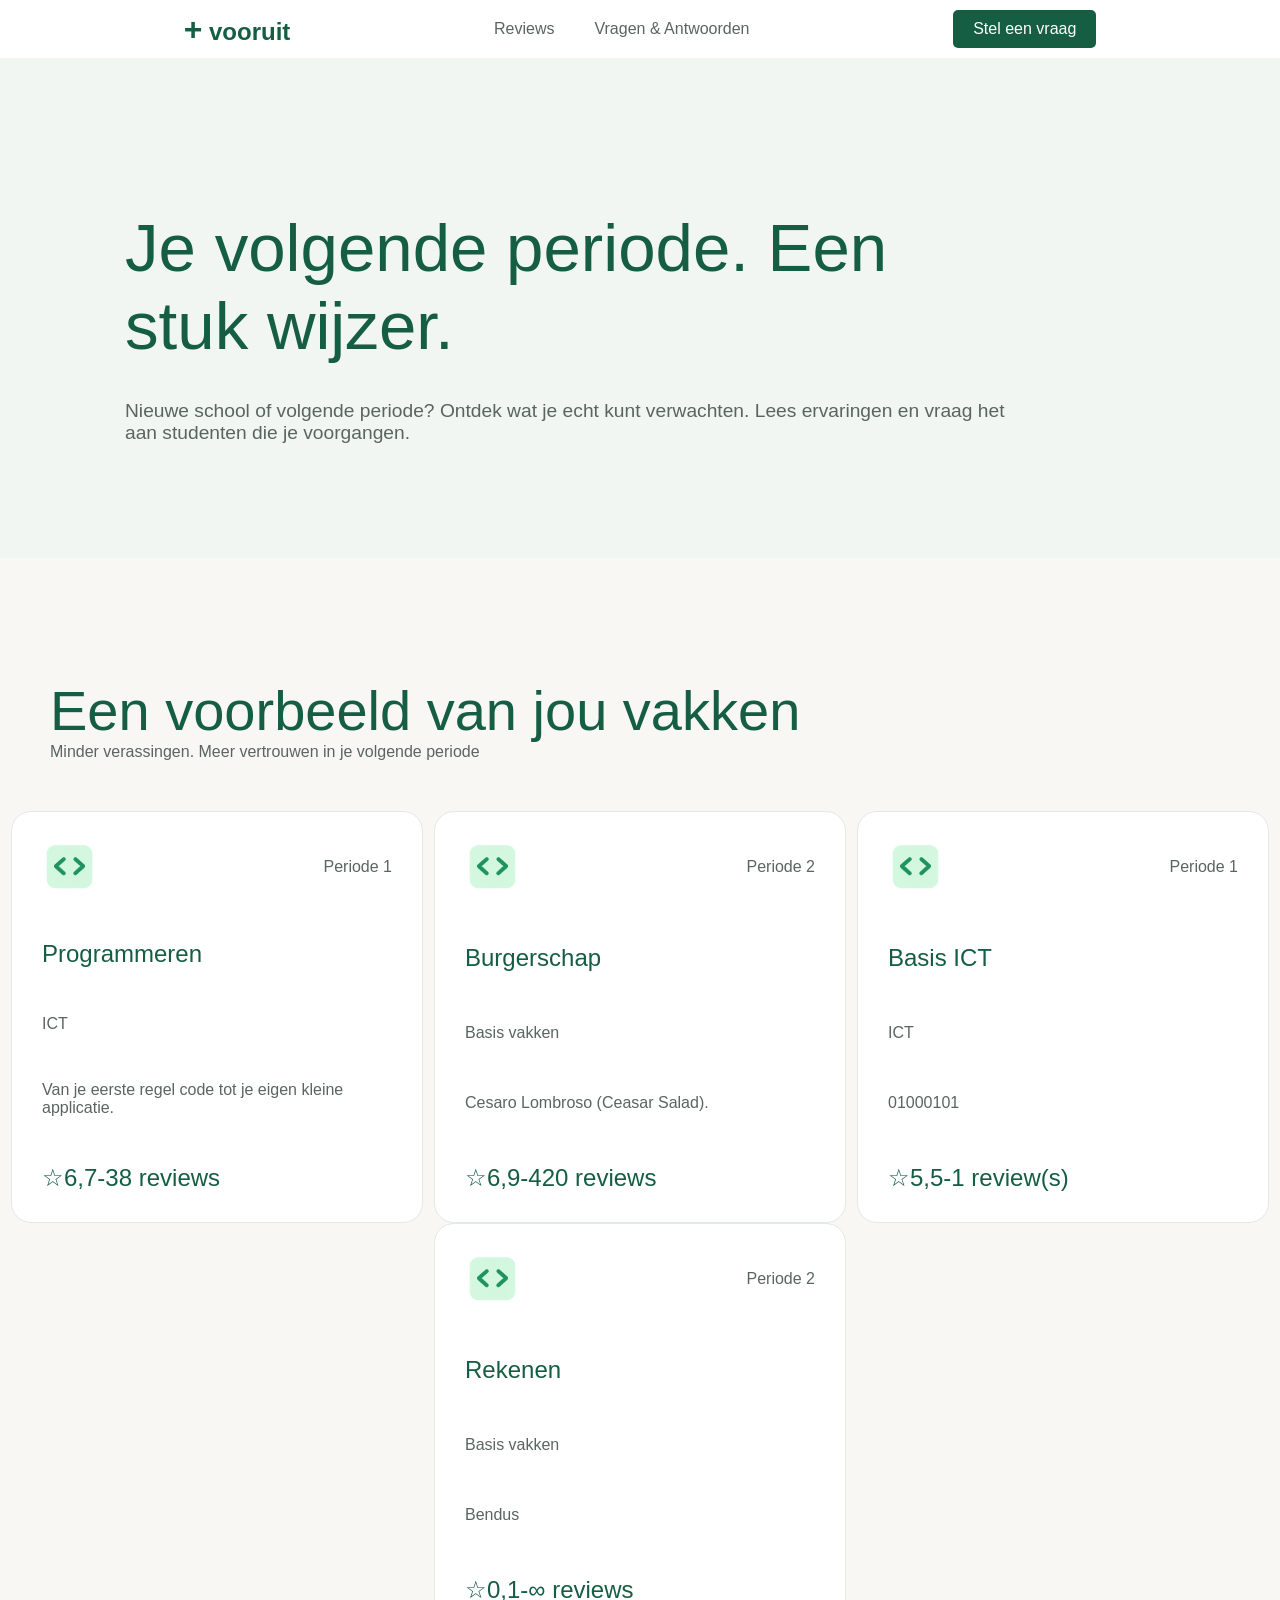
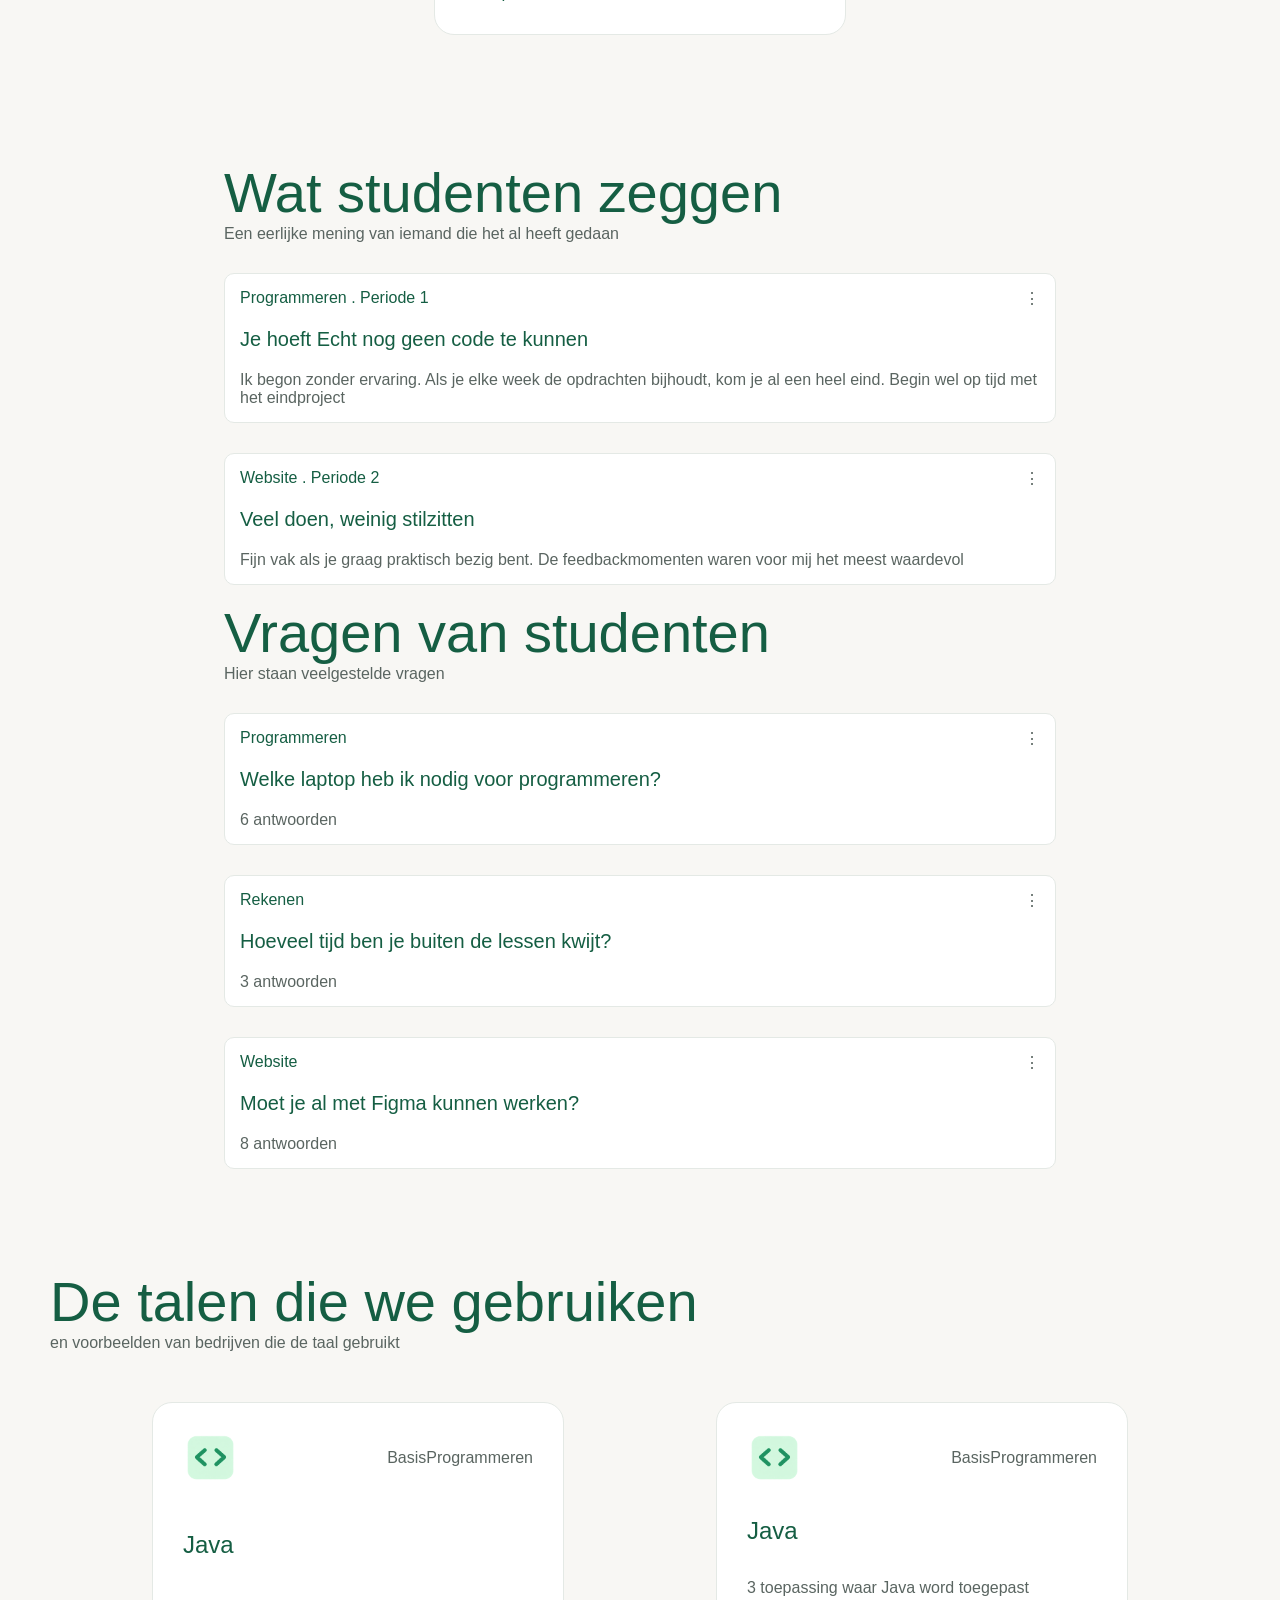
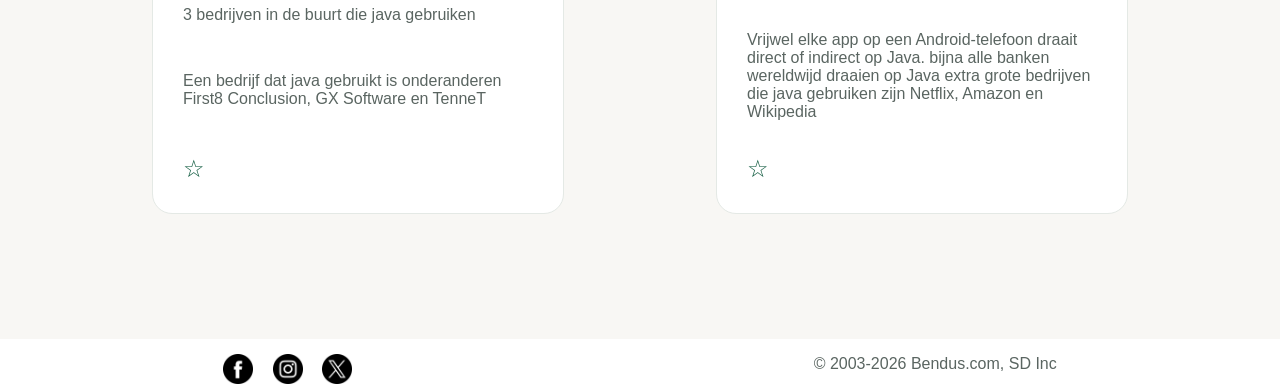
==== commit 0949891d: "Ben" ====
--- a/index.html
+++ b/index.html
@@ -97,7 +97,10 @@
         </div>
 
         <article class="review-card">
-          <p class="primary-color">Programmeren . Periode 1</p>
+          <div class="option-section">
+            <p class="primary-color">Programmeren . Periode 1</p>
+            <p>⋮</p>
+          </div>
           <p class="review-text primary-color">Je hoeft Echt nog geen code te kunnen</p>
           <p>Ik begon zonder ervaring. Als je elke week de opdrachten bijhoudt,
             kom je al een heel eind. Begin wel op tijd met het eindproject
@@ -105,7 +108,10 @@
         </article>
 
         <article class="review-card">
-          <p class="primary-color">Website . Periode 2</p>
+          <div class="option-section">
+            <p class="primary-color">Website . Periode 2</p>
+            <p>⋮</p>
+          </div>
           <p class="review-text primary-color">Veel doen, weinig stilzitten</p>
           <p>Fijn vak als je graag praktisch bezig bent. De feedbackmomenten waren
             voor mij het meest waardevol
@@ -121,17 +127,26 @@
         </div>
 
         <article class="review-card">
-          <p class="primary-color">Programmeren</p>
+          <div class="option-section">
+            <p class="primary-color">Programmeren</p>
+            <p>⋮</p>
+          </div>
           <p class="review-text primary-color">Welke laptop heb ik nodig voor programmeren?</p>
           <p>6 antwoorden</p>
         </article>
         <article class="review-card">
-          <p class="primary-color">Rekenen</p>
+          <div class="option-section">
+            <p class="primary-color">Rekenen</p>
+            <p>⋮</p>
+          </div>
           <p class="review-text primary-color">Hoeveel tijd ben je buiten de lessen kwijt?</p>
           <p>3 antwoorden</p>
         </article>
         <article class="review-card">
-          <p class="primary-color">Website</p>
+          <div class="option-section">
+            <p class="primary-color">Website</p>
+            <p>⋮</p>
+          </div>
           <p class="review-text primary-color">Moet je al met Figma kunnen werken?</p>
           <p>8 antwoorden</p>
         </article>
--- a/css/style.css
+++ b/css/style.css
@@ -218,6 +218,13 @@
   border-radius: 10px;
   border: solid 1px var(--border-color);
   padding: 15px;
+
+  .option-section {
+    display: flex;
+    flex-direction: row;
+    justify-content: space-between;
+  }
+
 }
 
 .review-text {
